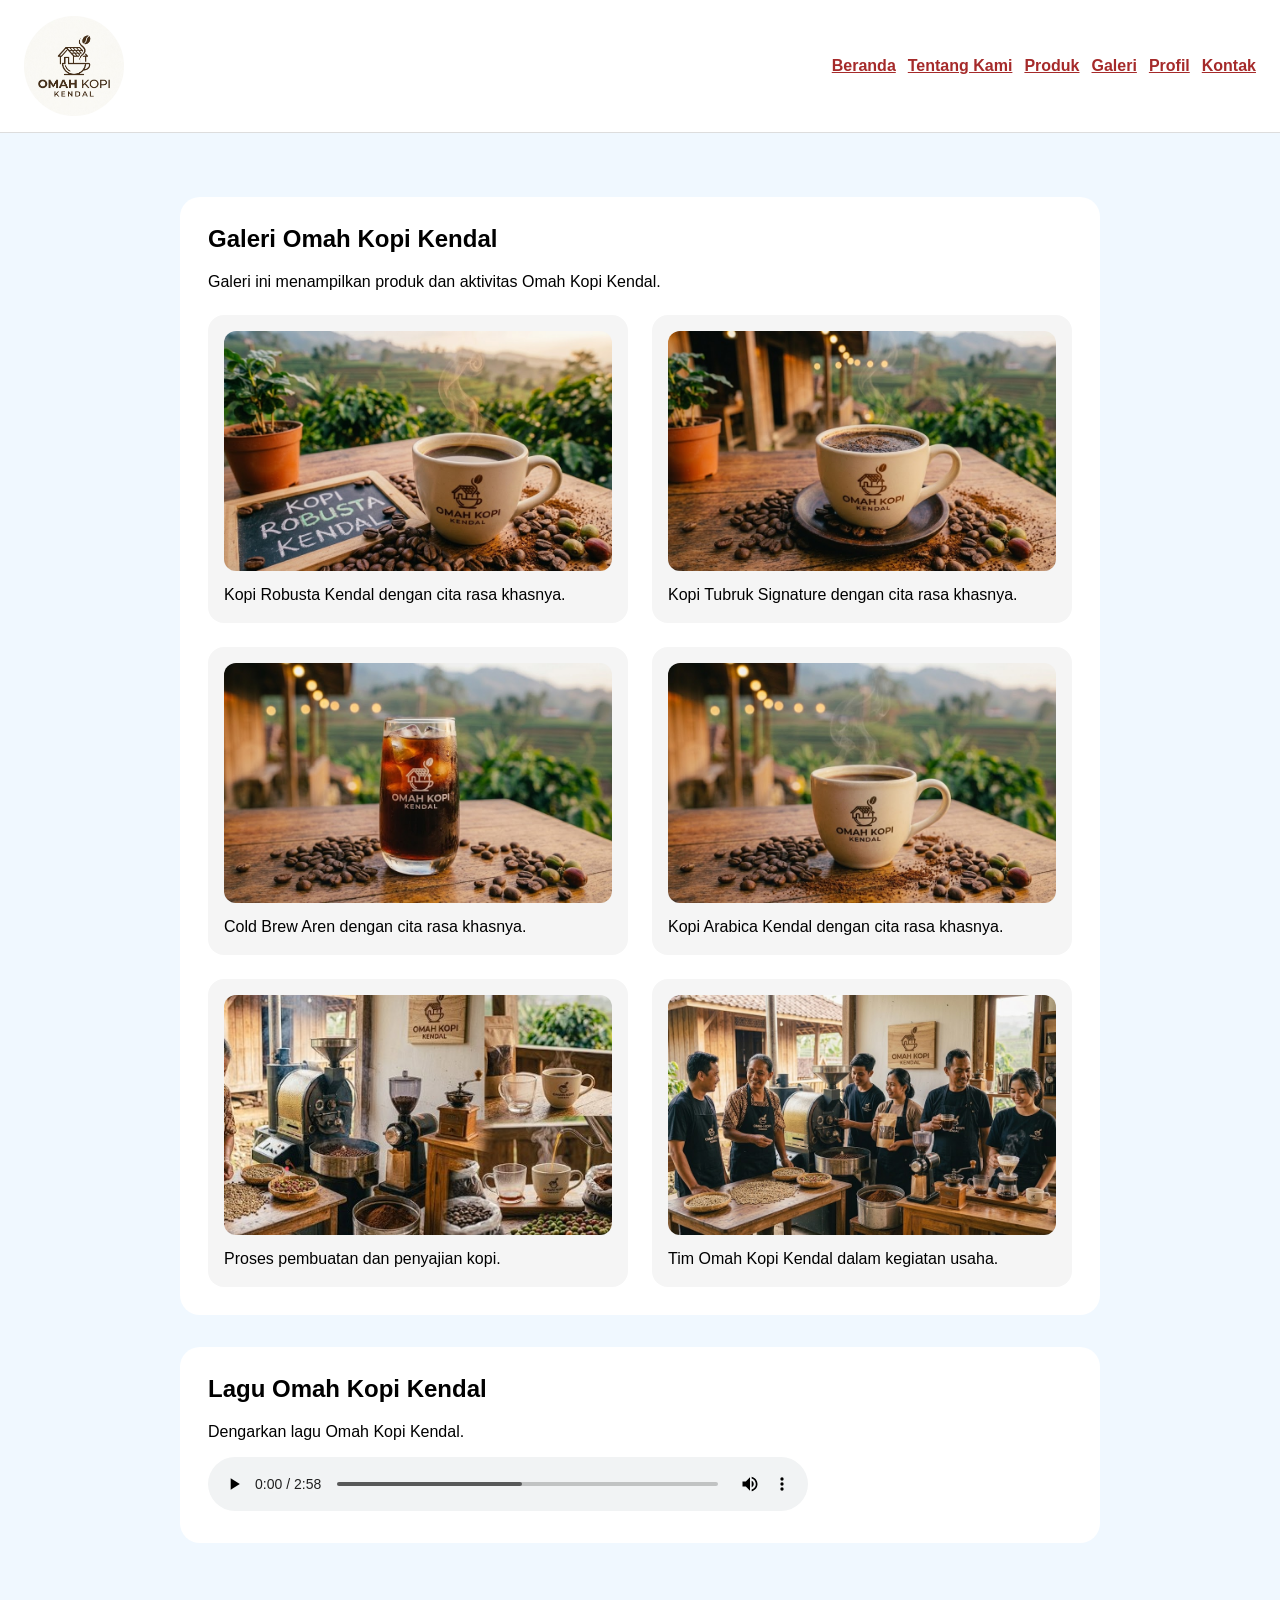
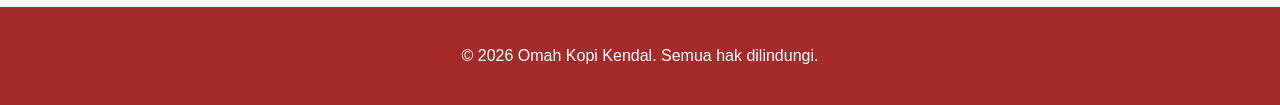
==== galeri.html @ d275856b "feat(p03): tambah media dan katalog produk" ====
<!doctype html>
<html lang="id">
<head>
  <meta charset="utf-8" />
  <meta name="viewport" content="width=device-width, initial-scale=1" />
  <title>Galeri - Omah Kopi Kendal</title>
  <link rel="stylesheet" href="css/style.css" />
</head>

<body>
  <a class="skip-link" href="#konten-utama">Lewati ke konten utama</a>

  <header class="site-header">
  <a class="brand" href="index.html">
    <img
      src="assets/images/logo-omah-kopi.png"
      alt="Logo Omah Kopi Kendal"
      class="brand-logo"
    />
  </a>

    <nav aria-label="Navigasi utama">
      <a href="index.html">Beranda</a>
      <a href="tentang.html">Tentang Kami</a>
      <a href="produk.html">Produk</a>
      <a href="galeri.html" aria-current="page">Galeri</a>
      <a href="index.html#profil">Profil</a>
      <a href="index.html#kontak">Kontak</a>
    </nav>
  </header>

  <main id="konten-utama" class="page">

    <section class="gallery-section" aria-labelledby="galeri-title">
      <h1 id="galeri-title">Galeri Omah Kopi Kendal</h1>

      <p>
        Galeri ini menampilkan produk dan aktivitas Omah Kopi Kendal.
      </p>

      <div class="gallery-grid">

        <figure class="gallery-card">
          <img
            src="assets/images/kopi-robusta-okk.jpg"
            alt="Kopi Robusta Kendal dalam gelas saji"
          />
          <figcaption>Kopi Robusta Kendal dengan cita rasa khasnya.</figcaption>
        </figure>

        <figure class="gallery-card">
          <img
            src="assets/images/kopi-tubruk-okk.jpg"
            alt="Kopi Tubruk Signature yang siap disajikan"
          />
          <figcaption>Kopi Tubruk Signature dengan cita rasa khasnya.</figcaption>
        </figure>

         <figure class="gallery-card">
          <img
            src="assets/images/cold-brew-aren-okk.jpg"
            alt="Cold Brew Aren yang siap disajikan"
          />
          <figcaption>Cold Brew Aren dengan cita rasa khasnya.</figcaption>
        </figure>

         <figure class="gallery-card">
          <img
            src="assets/images/kopi-arabica-okk.jpg"
            alt="Kopi Arabica Kendal yang siap disajikan"
          />
          <figcaption>Kopi Arabica Kendal dengan cita rasa khasnya.</figcaption>
        </figure>

        <figure class="gallery-card">
          <img
            src="assets/images/proses-kopi-okk.jpg"
            alt="Proses pembuatan kopi di Kopi Omah Kendal"
          />
          <figcaption>Proses pembuatan dan penyajian kopi.</figcaption>
        </figure>

        <figure class="gallery-card">
          <img
            src="assets/images/tim-okk.jpg"
            alt="Tim Omah Kopi Kendal dalam kegiatan UMKM"
          />
          <figcaption>Tim Omah Kopi Kendal dalam kegiatan usaha.</figcaption>
        </figure>

      </div>
    </section>

    <section class="media-section" aria-labelledby="lagu-title">
      <h2 id="lagu-title">Lagu Omah Kopi Kendal</h2>

      <p>
        Dengarkan lagu Omah Kopi Kendal.
      </p>

      <audio controls>
        <source src="assets/audio/song-omah-kopi-kendal.mp3" type="audio/mpeg" />
        Browser Anda tidak mendukung audio.
      </audio>
    </section>

  </main>

  <footer class="site-footer">
    <p>&copy; 2026 Omah Kopi Kendal. Semua hak dilindungi.</p>
  </footer>
</body>
</html>
---- css/style.css ----
body {
    margin: 0;
    color: black;
    background-color: aliceblue;
    font-family: Arial, sans-serif;
}

.page {
    max-width: 920px;
    margin: auto;
    padding: 32px 20px;
}

.hero {
    padding: 36px;
    color: white;
    background-color: brown;
    border-radius: 24px;
}

.eyebrow {
    margin: 0 0 8px;
    letter-spacing: 0.14cm;
    text-transform: uppercase;
}

.product {
  padding: 20px;
  background-color: white;
  border-radius: 16px;
  border: 1px solid #e2d6cc;
}

button {
    padding: 12px 18px;
    color: black;
    font-weight: 700;
    cursor: pointer;
    background-color: orange;
    border: 0;
    border-radius: 999px;
}


.info-section {
    margin-top: 32px;
    padding: 24px;
    background-color: white;
    border-radius: 20px;
}

.info-section h2 {
    margin-top: 0;
}

.info-container {
    display: flex;
    gap: 20px;
}

.info-card {
    flex: 1;
    padding: 20px;
    background-color: #f5f5f5;
    border-radius: 16px;
}

.info-card h3 {
    margin-top: 0;
}

.info-card p {
    line-height: 1.6;
}


@media (max-width: 600px) {
    .info-container {
        flex-direction: column;
    }
}

.site-header {
  position: sticky;
  top: 0;
  display: flex;
  justify-content: space-between;
  align-items: center;
  gap: 16px;
  padding: 16px 24px;
  background: white;
  border-bottom: 1px solid #ddd;
}

.brand {
  color: brown;
  font-weight: 800;
  text-decoration: none;
}

nav {
  display: flex;
  gap: 12px;
  flex-wrap: wrap;
}

nav a {
  color: brown;
  font-weight: 700;
}

nav a:focus-visible,
.skip-link:focus-visible {
  outline: 3px solid orange;
  outline-offset: 4px;
}

.skip-link {
  position: absolute;
  left: 10px;
  top: -50px;
  padding: 10px 14px;
  background: white;
  color: black;
  font-weight: 700;
  text-decoration: none;
}

.skip-link:focus {
  top: 10px;
}

.site-footer {
  margin-top: 32px;
  padding: 24px;
  background: brown;
  color: white;
  text-align: center;
}

.profile-image {
  width: 100%;
  max-width: 420px;
  border-radius: 18px;
}
#profil {
    margin-top: 32px;
    padding: 24px;
    background-color: white;
    border-radius: 20px;
}

#profil h2 {
    margin-top: 0;
    margin-bottom: 20px;
}

.profil-container {
    display: flex;
    align-items: center;
    gap: 24px;
}

.profil-container .profile-image {
    width: 260px;
    height: 180px;
    object-fit: cover;
    border-radius: 16px;
    flex-shrink: 0;
}

.profil-container p {
    margin: 0;
    line-height: 1.7;
}

@media (max-width: 600px) {
    .profil-container {
        flex-direction: column;
        align-items: flex-start;
    }

    .profil-container .profile-image {
        width: 100%;
        height: auto;
    }
}
.tentang-section {
    margin-top: 32px;
    padding: 28px;
    background-color: white;
    border-radius: 20px;
}

.tentang-section h1 {
    margin-top: 0;
    margin-bottom: 20px;
}

.tentang-container {
    display: flex;
    align-items: center;
    gap: 24px;
}

.tentang-container .profile-image {
    width: 300px;
    height: 420px;
    object-fit: cover;
    border-radius: 16px;
    flex-shrink: 0;
}

.tentang-container p {
    margin-top: 0;
    line-height: 1.7;
    margin-bottom: 16px;
}


.nilai-section {
    margin-top: 32px;
    padding: 28px;
    background-color: white;
    border-radius: 20px;
}

.nilai-section h2 {
    margin-top: 0;
    margin-bottom: 20px;
}

.komitmen-card {
    padding: 20px;
    background-color: #f5f5f5;
    border-radius: 16px;
}

.komitmen-card h3 {
    margin-top: 0;
}

.komitmen-card p {
    line-height: 1.7;
    margin-bottom: 0;
}


@media (max-width: 600px) {
    .tentang-container {
        flex-direction: column;
        align-items: flex-start;
    }

    .tentang-container .profile-image {
        width: 100%;
        height: auto;
    }
}

.catalog-section,
.gallery-section,
.media-section {
    margin-top: 32px;
    padding: 28px;
    background-color: white;
    border-radius: 20px;
}

.catalog-section h1,
.gallery-section h1,
.media-section h2 {
    margin-top: 0;
}

.table-wrapper {
    overflow-x: auto;
    margin-top: 24px;
}

table {
    width: 100%;
    border-collapse: collapse;
    background-color: white;
}

caption {
    padding: 12px;
    font-weight: 700;
    text-align: left;
}

th,
td {
    padding: 14px;
    border: 1px solid #ddd;
    text-align: left;
    vertical-align: top;
}

thead th {
    background-color: #f5f5f5;
}

tbody th {
    font-weight: 700;
}

.gallery-grid {
    display: grid;
    grid-template-columns: repeat(2, 1fr);
    gap: 24px;
    margin-top: 24px;
}

.gallery-card {
    margin: 0;
    padding: 16px;
    background-color: #f5f5f5;
    border-radius: 16px;
}

.gallery-card img {
    display: block;
    width: 100%;
    height: 240px;
    object-fit: cover;
    border-radius: 12px;
}

.gallery-card figcaption {
    margin-top: 12px;
    line-height: 1.5;
}

.media-section {
    margin-top: 32px;
}

.media-section audio {
    width: 100%;
    max-width: 600px;
}

@media (max-width: 600px) {
    .gallery-grid {
        grid-template-columns: 1fr;
    }

    .gallery-card img {
        height: auto;
    }

    th,
    td {
        padding: 10px;
    }
}
.brand-logo {
    display: block;
    width: 100px;
    height: 100px;
    object-fit: cover;
    border-radius: 100%;
}
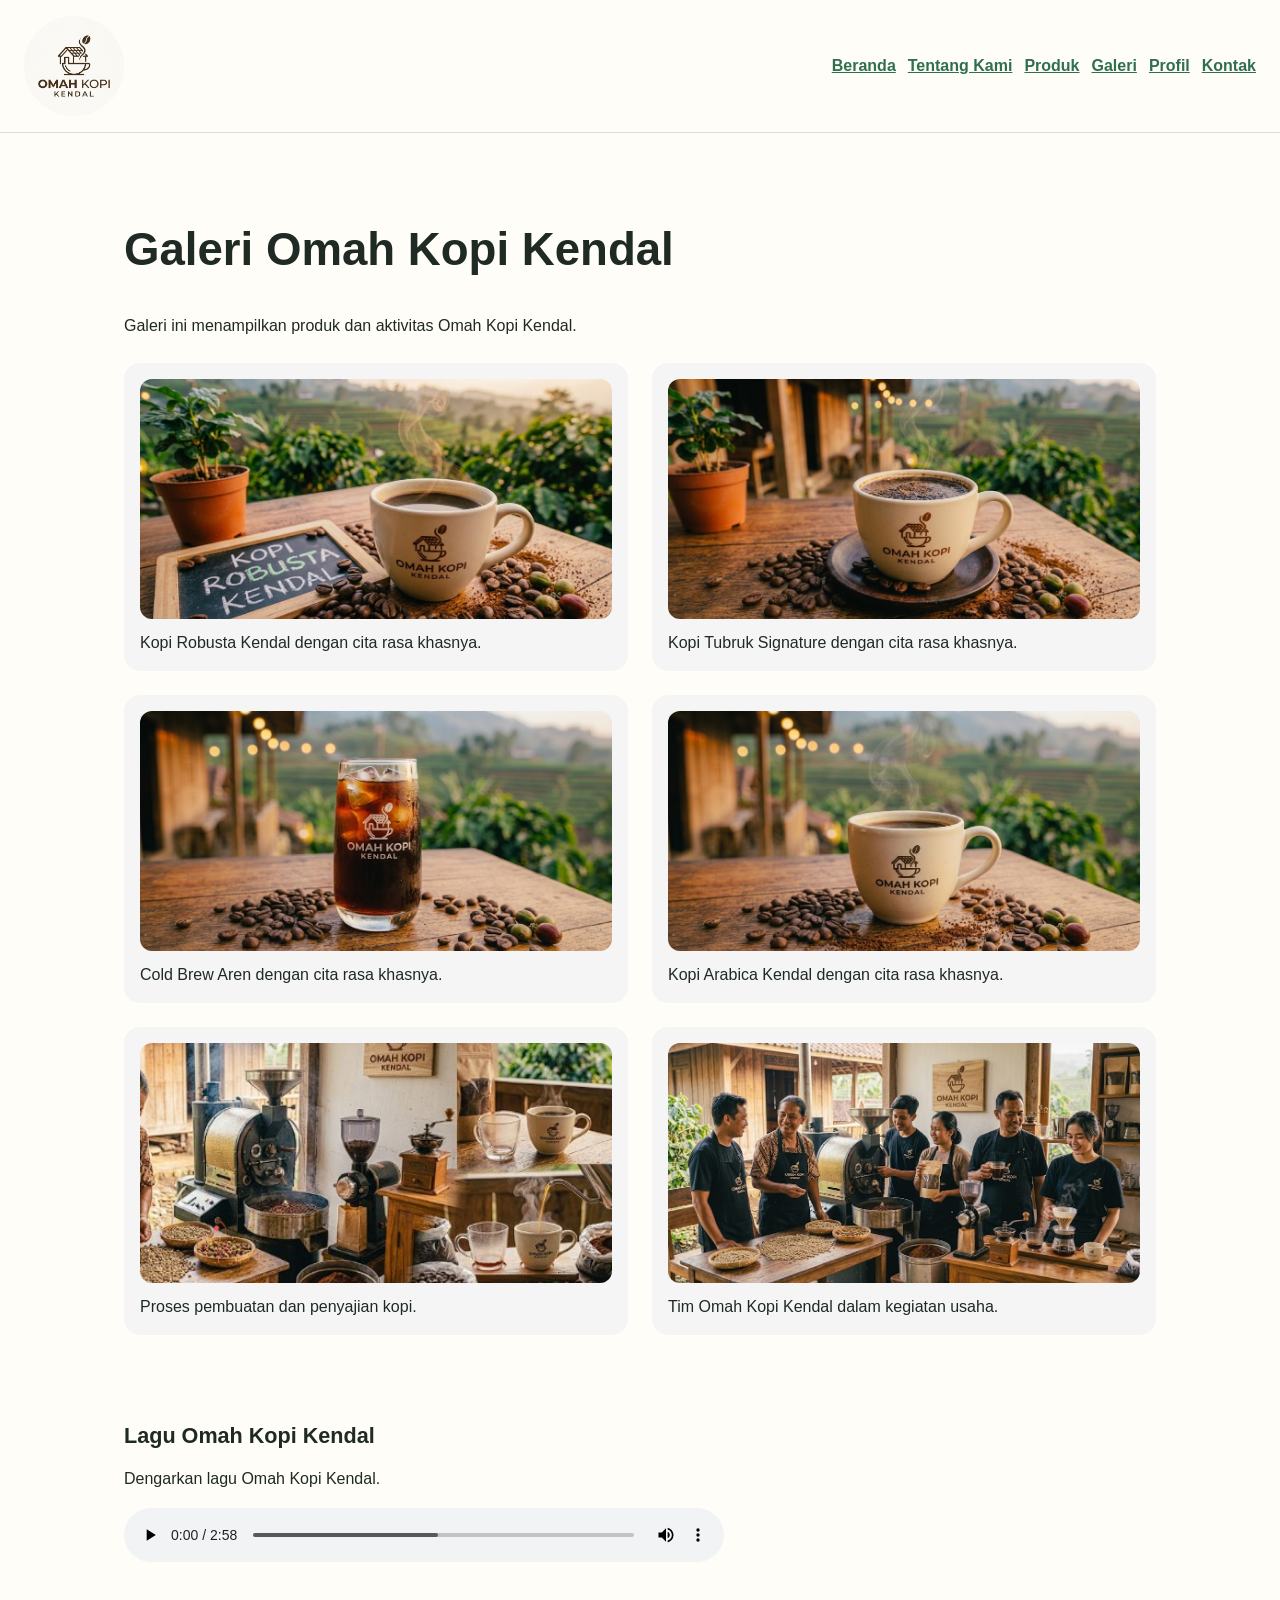
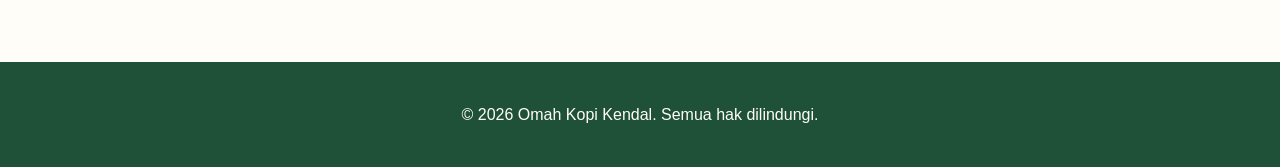
==== commit b3b26393: "P07: implementasi responsive design" ====
--- a/galeri.html
+++ b/galeri.html
@@ -16,6 +16,8 @@
       src="assets/images/logo-omah-kopi.png"
       alt="Logo Omah Kopi Kendal"
       class="brand-logo"
+      width="1408"
+      height="768"
     />
   </a>
 
@@ -25,7 +27,7 @@
       <a href="produk.html">Produk</a>
       <a href="galeri.html" aria-current="page">Galeri</a>
       <a href="index.html#profil">Profil</a>
-      <a href="index.html#kontak">Kontak</a>
+      <a href="kontak.html">Kontak</a>
     </nav>
   </header>
 
@@ -44,6 +46,8 @@
           <img
             src="assets/images/kopi-robusta-okk.jpg"
             alt="Kopi Robusta Kendal dalam gelas saji"
+            width="1024"
+            height="572"
           />
           <figcaption>Kopi Robusta Kendal dengan cita rasa khasnya.</figcaption>
         </figure>
@@ -52,6 +56,8 @@
           <img
             src="assets/images/kopi-tubruk-okk.jpg"
             alt="Kopi Tubruk Signature yang siap disajikan"
+            width="1024"
+            height="572"
           />
           <figcaption>Kopi Tubruk Signature dengan cita rasa khasnya.</figcaption>
         </figure>
@@ -60,6 +66,8 @@
           <img
             src="assets/images/cold-brew-aren-okk.jpg"
             alt="Cold Brew Aren yang siap disajikan"
+            width="1024"
+            height="572"
           />
           <figcaption>Cold Brew Aren dengan cita rasa khasnya.</figcaption>
         </figure>
@@ -68,6 +76,8 @@
           <img
             src="assets/images/kopi-arabica-okk.jpg"
             alt="Kopi Arabica Kendal yang siap disajikan"
+            width="1024"
+            height="572"
           />
           <figcaption>Kopi Arabica Kendal dengan cita rasa khasnya.</figcaption>
         </figure>
@@ -76,6 +86,8 @@
           <img
             src="assets/images/proses-kopi-okk.jpg"
             alt="Proses pembuatan kopi di Kopi Omah Kendal"
+            width="429"
+            height="298"
           />
           <figcaption>Proses pembuatan dan penyajian kopi.</figcaption>
         </figure>
@@ -84,6 +96,8 @@
           <img
             src="assets/images/tim-okk.jpg"
             alt="Tim Omah Kopi Kendal dalam kegiatan UMKM"
+            width="1024"
+            height="572"
           />
           <figcaption>Tim Omah Kopi Kendal dalam kegiatan usaha.</figcaption>
         </figure>
--- a/css/style.css
+++ b/css/style.css
@@ -1,42 +1,112 @@
+:root {
+    --color-primary: #2f6f4e;
+    --color-primary-strong: #1f5138;
+    --color-text: #1f2a24;
+    --color-muted: #60a5fa;
+    --color-surface: #fffdf8;
+    --color-border: #d8ddd7;
+    --color-focus: #1d4ed8;
+
+    --space-1: 0.5rem;
+    --space-2: 0.75rem;
+    --space-3: 1rem;
+    --space-4: 1.5rem;
+
+    --radius-sm: 0.5rem;
+    --radius-md: 0.875rem;
+}
+* {
+    box-sizing: border-box;
+}
+
 body {
     margin: 0;
-    color: black;
-    background-color: aliceblue;
+    color: var(--color-text);
+    background-color: var(--color-surface);
     font-family: Arial, sans-serif;
+    font-size: 1rem;
+    line-height: 1.6;
+}
+
+h1 {
+    font-size: 1.75rem;
+    line-height: 1.1;
+}
+
+h2 {
+    font-size: 1.35rem;
+    line-height: 1.2;
+}
+
+h3 {
+    font-size: 1.1rem;
+    line-height: 1.3;
+}
+
+p {
+    font-size: 1rem;
+    line-height: 1.6;
+}
+
+ul {
+    font-size: 0.95rem;
+    line-height: 1.5;
 }
 
 .page {
-    max-width: 920px;
-    margin: auto;
-    padding: 32px 20px;
+    width: min(100% - 2rem, 72rem);
+    margin-inline: auto;
+    padding-block: 2rem;
 }
 
 .hero {
     padding: 36px;
-    color: white;
-    background-color: brown;
+    color: var(--color-surface);
+    background-color: var(--color-primary);
     border-radius: 24px;
-}
-
+    
+}
+
+.hero {
+    display: grid;
+    grid-template-columns: minmax(0, 1fr) 320px;
+    grid-template-areas: "content image";
+    align-items: center;
+    gap: 24px;
+}
+
+.hero-content {
+    grid-area: content;
+}
+
+.hero-image {
+    grid-area: image;
+    width: 100%;
+    max-width: 320px;
+    height: auto;
+    justify-self: end;
+    border-radius: var(--radius-md);
+}
 .eyebrow {
     margin: 0 0 8px;
     letter-spacing: 0.14cm;
     text-transform: uppercase;
+    color: var(--color-muted);
 }
 
 .product {
-  padding: 20px;
-  background-color: white;
-  border-radius: 16px;
-  border: 1px solid #e2d6cc;
+  padding: var(--space-3);
+  background-color: var(--color-surface);
+  border-radius: var(--radius-md);
+  border: 1px solid var(--color-border);
 }
 
 button {
     padding: 12px 18px;
-    color: black;
+    color: var(--color-text);
     font-weight: 700;
     cursor: pointer;
-    background-color: orange;
+    background-color: var(--color-primary);
     border: 0;
     border-radius: 999px;
 }
@@ -45,7 +115,7 @@
 .info-section {
     margin-top: 32px;
     padding: 24px;
-    background-color: white;
+    background-color: var(--color-surface);
     border-radius: 20px;
 }
 
@@ -61,7 +131,7 @@
 .info-card {
     flex: 1;
     padding: 20px;
-    background-color: #f5f5f5;
+    background-color: white;
     border-radius: 16px;
 }
 
@@ -71,6 +141,7 @@
 
 .info-card p {
     line-height: 1.6;
+    color: var(--color-primary-strong);
 }
 
 
@@ -83,36 +154,39 @@
 .site-header {
   position: sticky;
   top: 0;
+  z-index: 1000;
   display: flex;
   justify-content: space-between;
   align-items: center;
   gap: 16px;
   padding: 16px 24px;
-  background: white;
-  border-bottom: 1px solid #ddd;
+  background: var(--color-surface);
+  border-bottom: 1px solid var(--color-border);
 }
 
 .brand {
-  color: brown;
+  color: var(--color-primary);
   font-weight: 800;
   text-decoration: none;
 }
 
 nav {
   display: flex;
+  align-items: center;
   gap: 12px;
   flex-wrap: wrap;
 }
 
 nav a {
-  color: brown;
+  color: var(--color-primary);
   font-weight: 700;
 }
 
 nav a:focus-visible,
-.skip-link:focus-visible {
-  outline: 3px solid orange;
-  outline-offset: 4px;
+.skip-link:focus-visible,
+button:focus-visible {
+    outline: 3px solid var(--color-focus);
+    outline-offset: 4px;
 }
 
 .skip-link {
@@ -120,8 +194,8 @@
   left: 10px;
   top: -50px;
   padding: 10px 14px;
-  background: white;
-  color: black;
+  background: var(--color-surface);
+  color: var(--color-text);
   font-weight: 700;
   text-decoration: none;
 }
@@ -133,8 +207,8 @@
 .site-footer {
   margin-top: 32px;
   padding: 24px;
-  background: brown;
-  color: white;
+  background: var(--color-primary-strong);
+  color: var(--color-surface);
   text-align: center;
 }
 
@@ -146,7 +220,7 @@
 #profil {
     margin-top: 32px;
     padding: 24px;
-    background-color: white;
+    background-color: var(--color-surface);
     border-radius: 20px;
 }
 
@@ -188,7 +262,7 @@
 .tentang-section {
     margin-top: 32px;
     padding: 28px;
-    background-color: white;
+   background-color: var(--color-surface);
     border-radius: 20px;
 }
 
@@ -221,7 +295,7 @@
 .nilai-section {
     margin-top: 32px;
     padding: 28px;
-    background-color: white;
+    background-color: var(--color-surface);
     border-radius: 20px;
 }
 
@@ -263,7 +337,7 @@
 .media-section {
     margin-top: 32px;
     padding: 28px;
-    background-color: white;
+    background-color: var(--color-surface);
     border-radius: 20px;
 }
 
@@ -293,7 +367,7 @@
 th,
 td {
     padding: 14px;
-    border: 1px solid #ddd;
+    border: 1px solid var(--color-border);
     text-align: left;
     vertical-align: top;
 }
@@ -362,4 +436,288 @@
     height: 100px;
     object-fit: cover;
     border-radius: 100%;
+}
+
+#contactForm {
+  max-width: 700px;
+  margin: 20px auto;
+}
+
+#contactForm label {
+  display: block;
+  margin-top: 12px;
+  margin-bottom: 5px;
+  font-weight: bold;
+}
+
+#contactForm input,
+#contactForm select,
+#contactForm textarea {
+  width: 100%;
+  padding: 10px;
+  box-sizing: border-box;
+  border: 1px solid #ccc;
+  border-radius: 5px;
+  font-family: inherit;
+  font-size: 16px;
+}
+
+#contactForm fieldset {
+  margin-top: 15px;
+  padding: 15px;
+  border: 1px solid #ccc;
+  border-radius: 5px;
+}
+
+
+#contactForm {
+    margin-top: 24px;
+}
+
+#contactForm label {
+    display: block;
+    margin-top: 16px;
+    margin-bottom: 6px;
+    font-weight: 700;
+}
+
+#contactForm input,
+#contactForm select,
+#contactForm textarea {
+    width: 100%;
+    box-sizing: border-box;
+    padding: 12px;
+    border: 1px solid #ddd;
+    border-radius: 8px;
+    font-family: Arial, sans-serif;
+    font-size: 16px;
+}
+
+#contactForm fieldset {
+    margin-top: 20px;
+    padding: 16px;
+    border: 1px solid #ddd;
+    border-radius: 12px;
+}
+
+#contactForm fieldset label {
+    display: inline;
+    margin: 0 16px 0 4px;
+    font-weight: 400;
+}
+
+#contactForm fieldset input {
+    width: auto;
+    margin-right: var(--space-1);
+}
+
+#contactForm button {
+    margin-top: 20px;
+}
+
+.kontaksingkat-section {
+    margin-top: 32px;
+    padding: 28px;
+    background-color: white;
+    border-radius: 20px;
+}
+
+.kontaksingkat-section a {
+    display: inline-block;
+    padding: 8px 14px;
+    color: var(--color-surface);
+    background-color: var(--color-primary);
+    border-radius: 999px;
+    font-size: 0.9rem;
+    font-weight: 700;
+    text-decoration: none;
+    transition: background-color 0.2s ease;
+}
+
+.kontaksingkat-section a:hover {
+    background-color: var(--color-primary-strong);
+}
+
+.kontaksingkat-section a:focus-visible {
+    outline: 3px solid var(--color-focus);
+    outline-offset: 3px;
+}
+
+#preview {
+    margin-top: 24px;
+    padding: 20px;
+    background-color: var(--color-surface);
+    border: 1px solid var(--color-border);
+    border-radius: 16px;
+    line-height: 1.7;
+    white-space: pre-wrap;
+    font-family: Arial, sans-serif;
+}
+
+#preview-title {
+    margin-top: 28px;
+    margin-bottom: 10px;
+}
+
+#preview-title {
+    margin-top: 28px;
+    margin-bottom: 10px;
+}
+
+#preview {
+    margin: 0;
+    padding: 20px;
+    background-color: #f5f5f5;
+    border: 1px solid #e2d6cc;
+    border-radius: 16px;
+    line-height: 1.7;
+    white-space: pre-wrap;
+    font-family: Arial, sans-serif;
+}
+
+.product-grid {
+    display: grid;
+    grid-template-columns: repeat(3, 1fr);
+    gap: var(--space-4);
+}
+
+.product-card {
+    position: relative;
+    display: flex;
+    flex-direction: column;
+    padding: max(1rem, 1.25vw);
+    background-color: var(--color-surface);
+    border: 1px solid var(--color-border);
+    border-radius: var(--radius-md);
+}
+
+.product-badge {
+    position: absolute;
+    top: var(--space-2);
+    right: var(--space-2);
+    padding: 0.25rem var(--space-2);
+    color: var(--color-primary-strong);
+    font-size: 0.875rem;
+    font-weight: 800;
+    background: #fef3c7;
+    border-radius: 999px;
+}
+
+.card-actions {
+  display: flex;
+  gap: var(--space-2);
+  align-items: center;
+  flex-wrap: wrap;
+  margin-top: auto;
+}
+
+.card-actions a {
+    display: inline-block;
+    padding: 8px 14px;
+    border-radius: 999px;
+    font-size: 0.9rem;
+    font-weight: 700;
+    text-decoration: none;
+    transition: background-color 0.2s ease, color 0.2s ease;
+}
+
+.card-actions a.button {
+    color: var(--color-surface);
+    background-color: var(--color-primary);
+}
+
+.card-actions a.button:hover {
+    background-color: var(--color-primary-strong);
+}
+
+.card-actions a:not(.button) {
+    color: var(--color-primary);
+    border: 1px solid var(--color-primary);
+}
+
+.card-actions a:not(.button):hover {
+    color: var(--color-surface);
+    background-color: var(--color-primary);
+}
+
+.card-actions a:focus-visible {
+    outline: 3px solid var(--color-focus);
+    outline-offset: 3px;
+}
+
+.form-actions {
+    display: flex;
+    flex-direction: row;
+    flex-wrap: wrap;
+    align-items: center;
+    gap: 8px;
+    margin-top: 20px;
+}
+
+.form-actions button {
+    margin-top: 0;
+}
+h1 {
+    font-size: clamp(1.75rem, 1.25rem + 2vw, 3rem);
+}
+
+@media (max-width: 42rem) {
+    .site-header {
+        flex-wrap: wrap;
+    }
+
+    nav {
+        flex-wrap: wrap;
+        gap: var(--space-2);
+    }
+
+    .product-grid {
+        grid-template-columns: 1fr;
+    }
+
+    .gallery-grid {
+        grid-template-columns: 1fr;
+    }
+
+    .hero {
+        grid-template-columns: minmax(0, 1fr);
+        grid-template-areas:
+            "content"
+            "image";
+    }
+
+    .hero-image {
+        justify-self: start;
+    }
+}
+
+@media (min-width: 42rem) {
+    .gallery-grid {
+        grid-template-columns: repeat(2, minmax(0, 1fr));
+    }
+}
+
+@media (min-width: 48rem) {
+    .hero {
+        grid-template-columns: minmax(0, 1fr) 320px;
+        grid-template-areas: "content image";
+    }
+
+    .product-grid {
+        grid-template-columns: repeat(2, minmax(0, 1fr));
+    }
+}
+
+@media (min-width: 60rem) {
+    .product-grid {
+        grid-template-columns: repeat(3, minmax(0, 1fr));
+    }
+}
+
+img {
+    max-width: 100%;
+}
+
+.page {
+    padding-inline: clamp(1rem, 3vw, 2rem);
 }
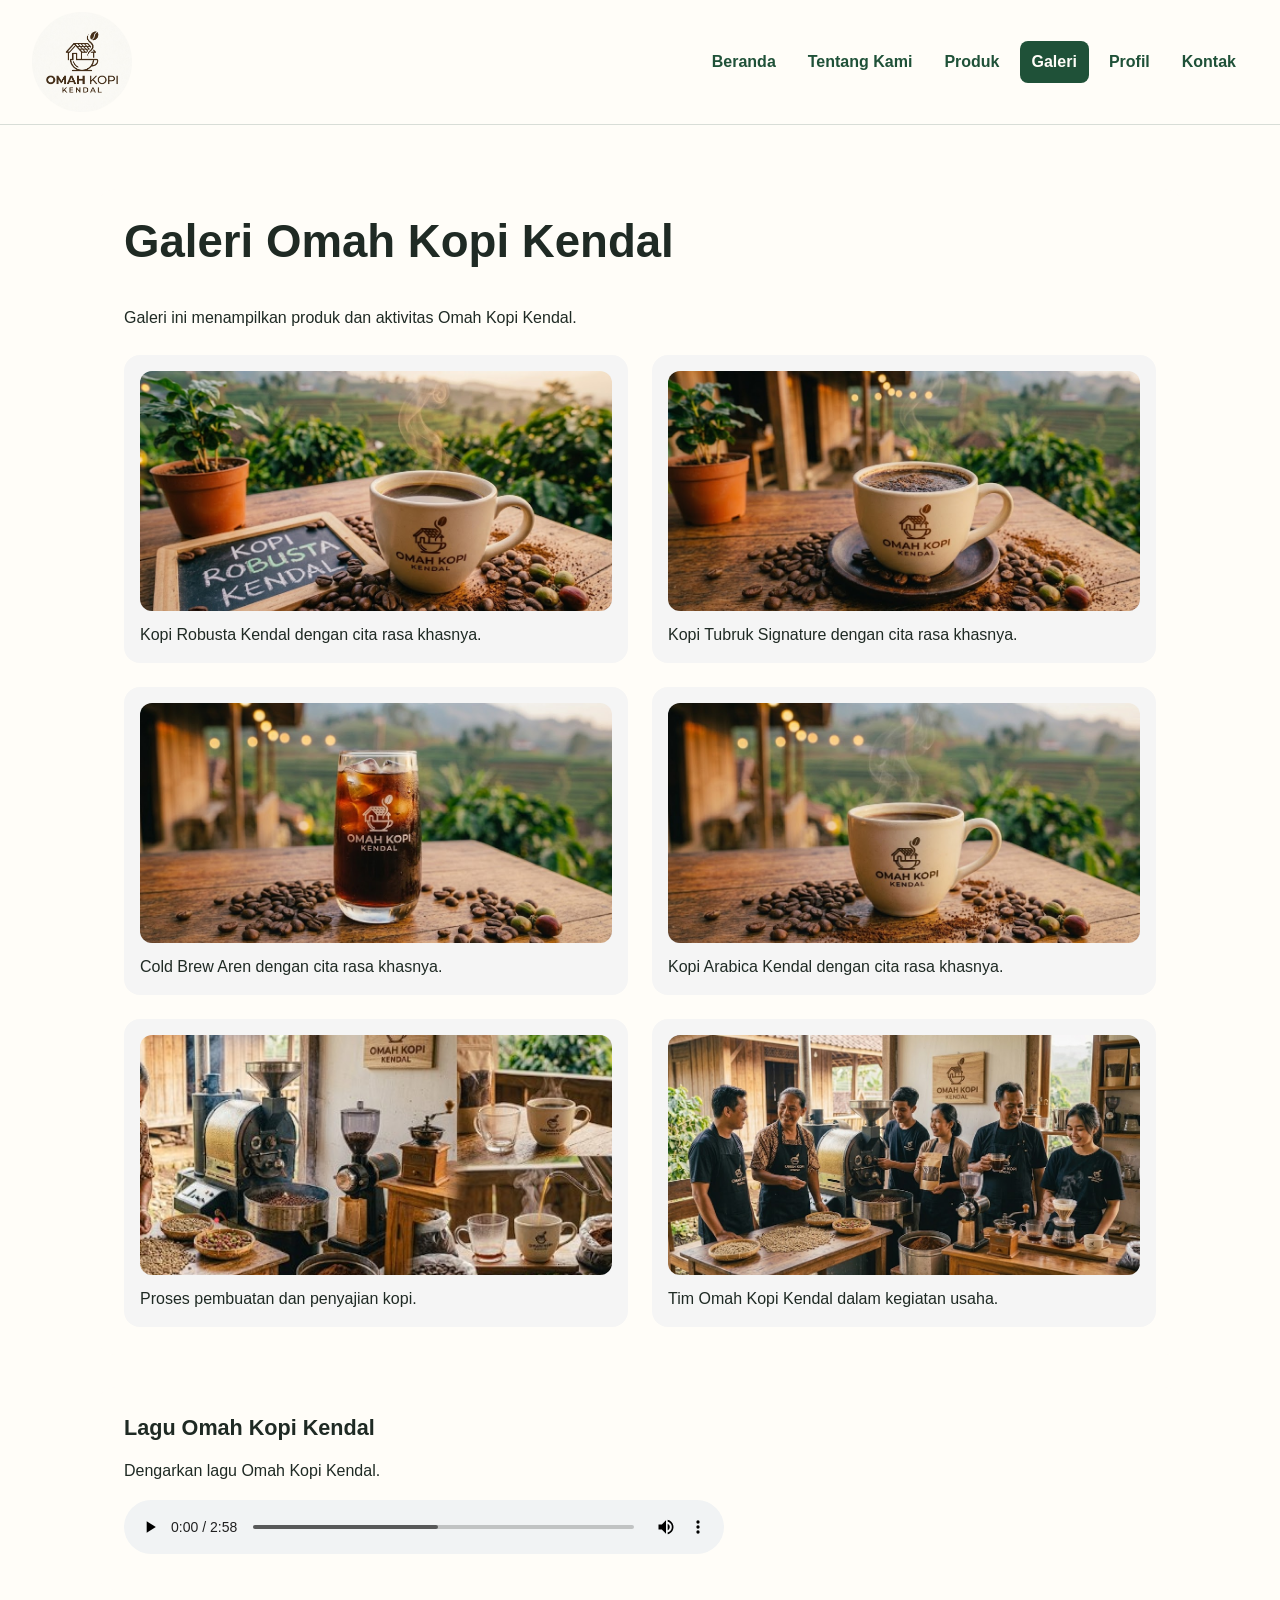
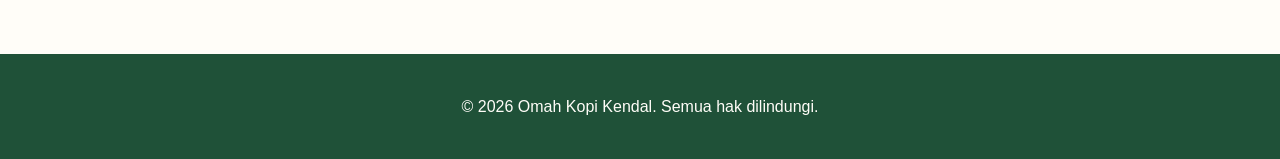
==== commit 3932c390: "P09 - JavaScript dasar dan manipulasi data" ====
--- a/galeri.html
+++ b/galeri.html
@@ -5,6 +5,7 @@
   <meta name="viewport" content="width=device-width, initial-scale=1" />
   <title>Galeri - Omah Kopi Kendal</title>
   <link rel="stylesheet" href="css/style.css" />
+  <script src="js/app.js" defer></script>
 </head>
 
 <body>
--- a/css/style.css
+++ b/css/style.css
@@ -158,29 +158,54 @@
   display: flex;
   justify-content: space-between;
   align-items: center;
-  gap: 16px;
-  padding: 16px 24px;
+  flex-wrap: wrap;
+  gap: 12px 20px;
+  padding: 12px clamp(16px, 3vw, 32px);
   background: var(--color-surface);
   border-bottom: 1px solid var(--color-border);
 }
-
 .brand {
   color: var(--color-primary);
   font-weight: 800;
   text-decoration: none;
 }
 
+
 nav {
   display: flex;
   align-items: center;
-  gap: 12px;
+  justify-content: center;
   flex-wrap: wrap;
+  gap: 8px;
 }
 
 nav a {
-  color: var(--color-primary);
+  display: inline-block;
+  padding: 8px 12px;
+  color: var(--color-primary-strong);
   font-weight: 700;
-}
+  text-decoration: none;
+  border-radius: var(--radius-sm);
+  transition:
+    color 0.2s ease,
+    background-color 0.2s ease;
+}
+
+nav a:hover {
+  color: var(--color-surface);
+  background-color: var(--color-primary);
+}
+
+nav a[aria-current="page"] {
+  color: var(--color-surface);
+  background-color: var(--color-primary-strong);
+}
+
+nav a:focus-visible {
+  outline: 3px solid var(--color-focus);
+  outline-offset: 3px;
+}
+
 
 nav a:focus-visible,
 .skip-link:focus-visible,
@@ -720,4 +745,61 @@
 
 .page {
     padding-inline: clamp(1rem, 3vw, 2rem);
+}
+
+.product-card {
+  padding: 1rem;
+  border: 1px solid var(--color-border);
+  border-radius: var(--radius-md);
+}
+
+.product-card img {
+  display: block;
+  width: 100%;
+  height: auto;
+  aspect-ratio: 1;
+  object-fit: cover;
+  border-radius: var(--radius-sm);
+}
+
+/* P09 - Produk dinamis JavaScript */
+.js-product-grid {
+  display: grid;
+  grid-template-columns: repeat(auto-fit, minmax(220px, 1fr));
+  gap: 1.25rem;
+}
+
+.js-product-card {
+  padding: 1.25rem;
+  border: 1px solid var(--color-border);
+  border-radius: var(--radius-lg);
+  background: var(--color-surface);
+}
+
+.js-product-card h3 {
+  margin-top: 0;
+}
+
+.stock-badge {
+  display: inline-block;
+  margin-top: 0.5rem;
+  padding: 0.25rem 0.65rem;
+  border-radius: 999px;
+  font-size: 0.85rem;
+  font-weight: 700;
+}
+
+.stock-badge.available {
+  background: #dcfce7;
+  color: #166534;
+}
+
+.stock-badge.warning {
+  background: #fef3c7;
+  color: #92400e;
+}
+
+.stock-badge.empty {
+  background: #fee2e2;
+  color: #991b1b;
 }
